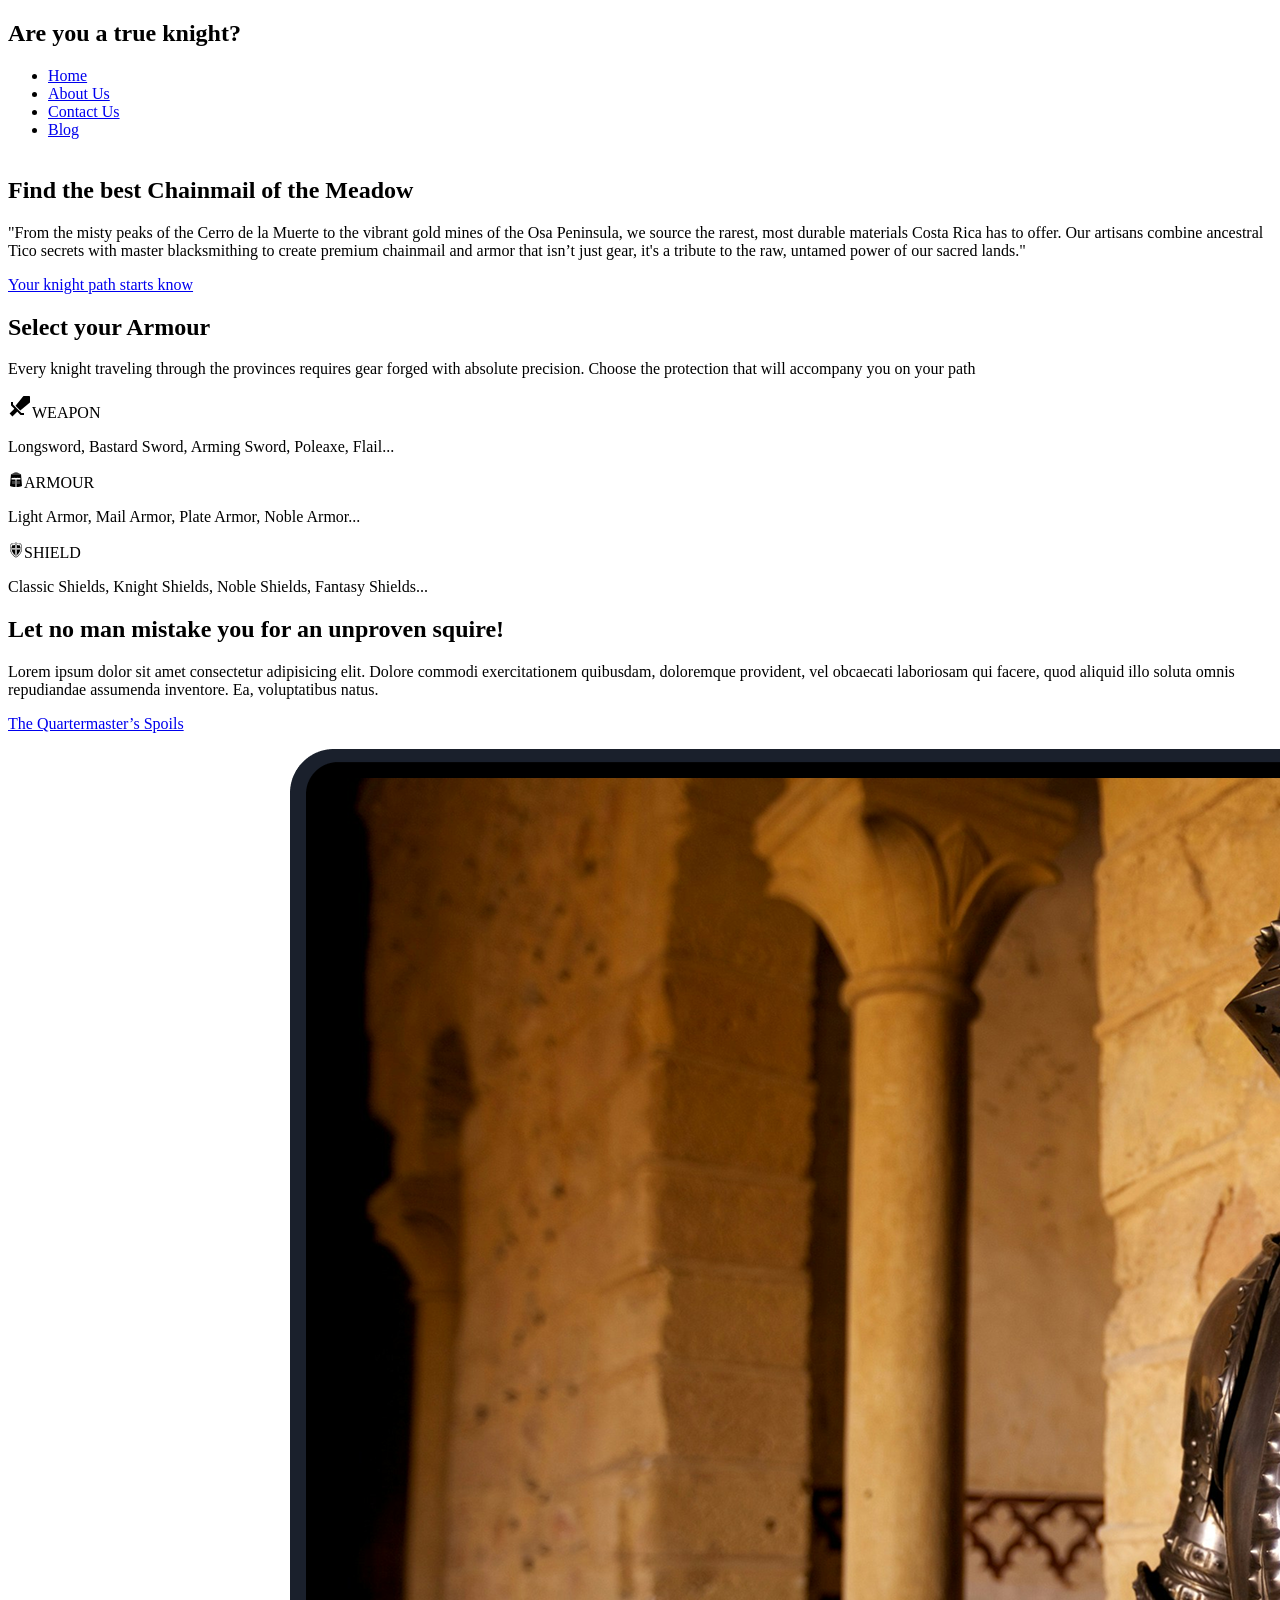
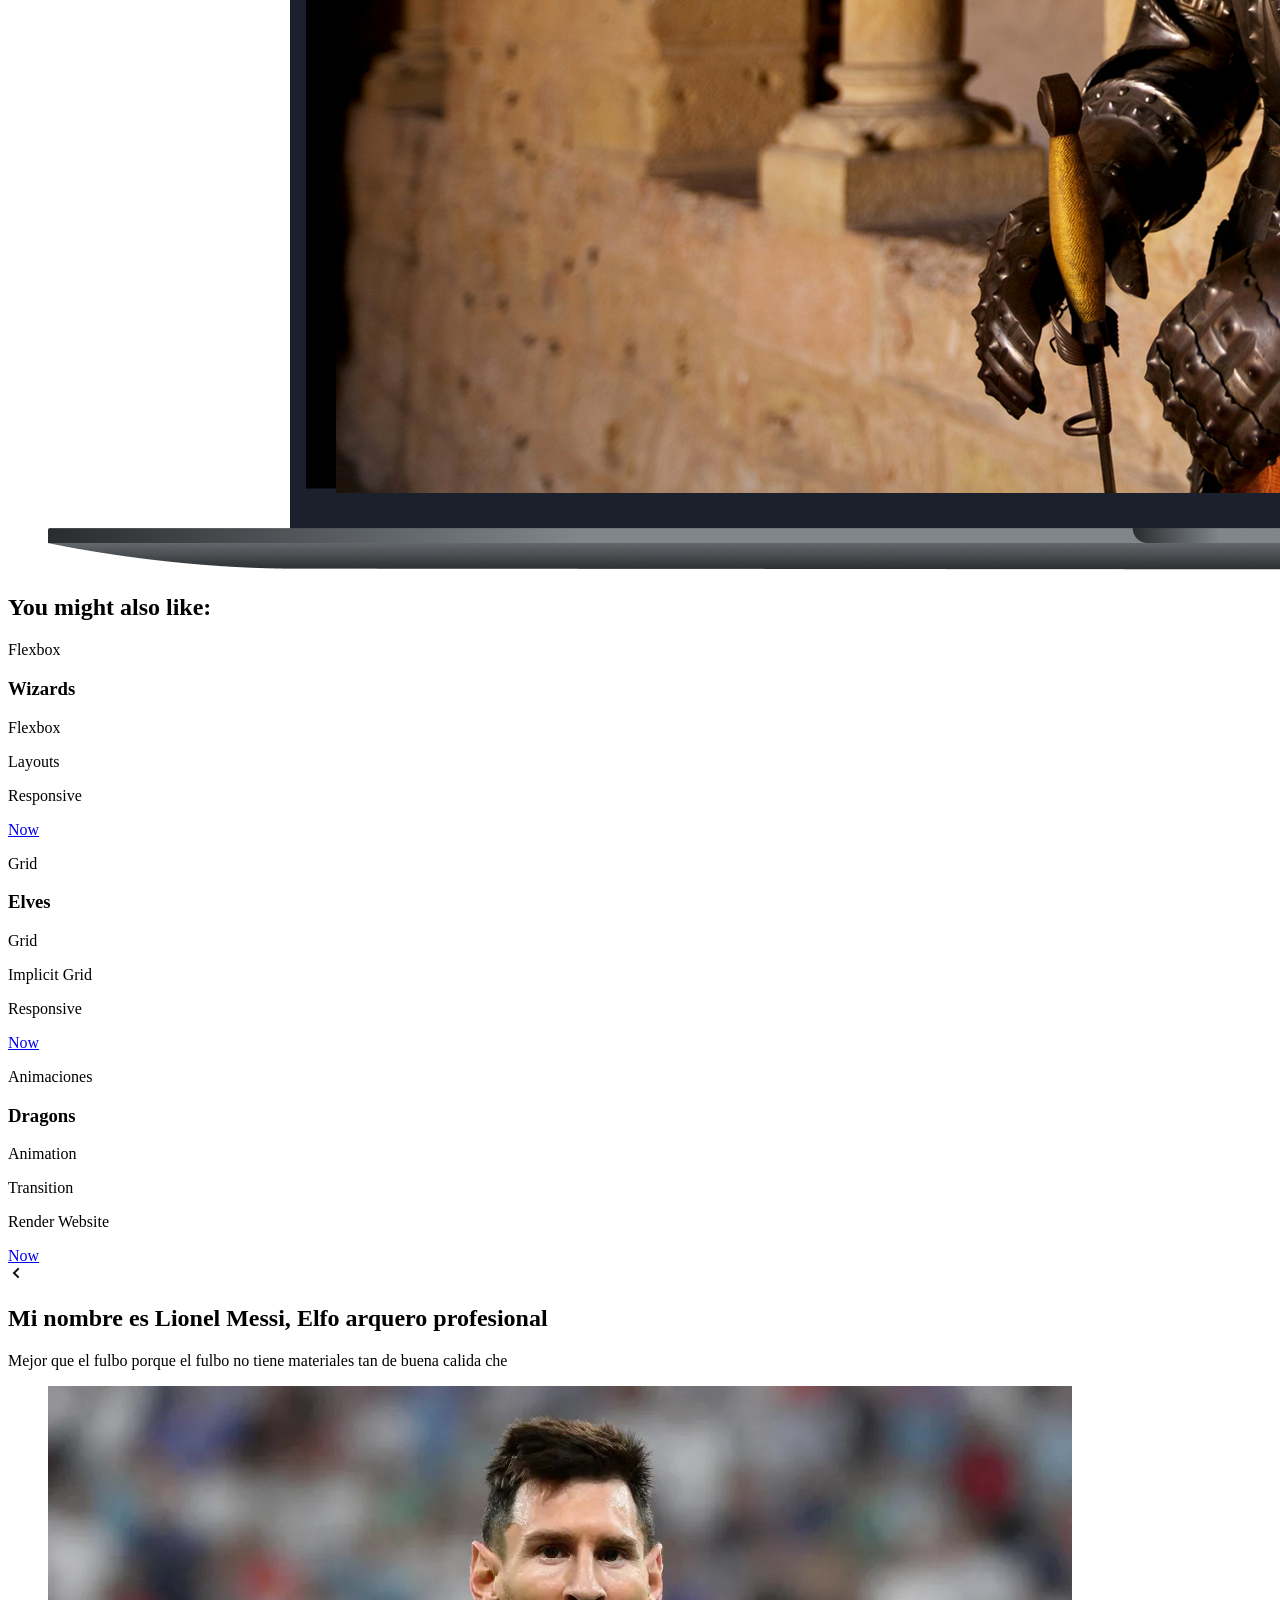
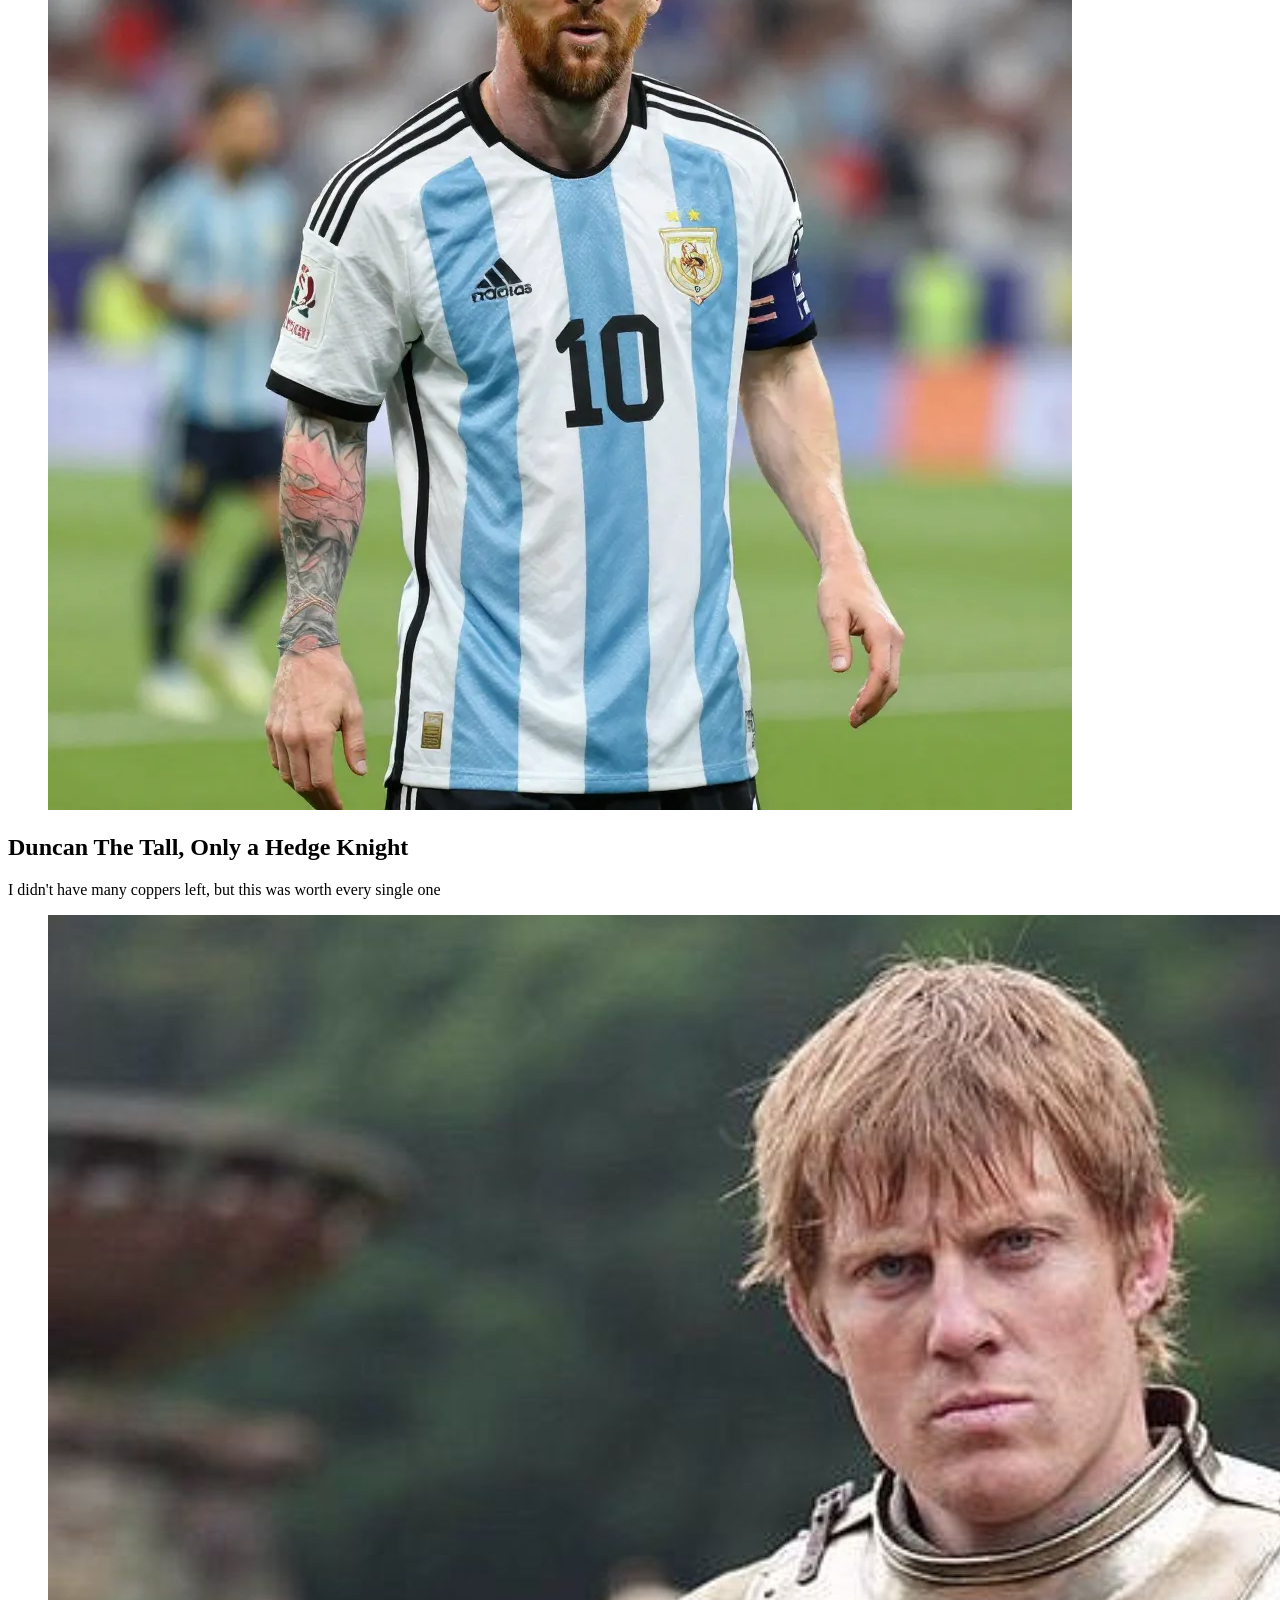
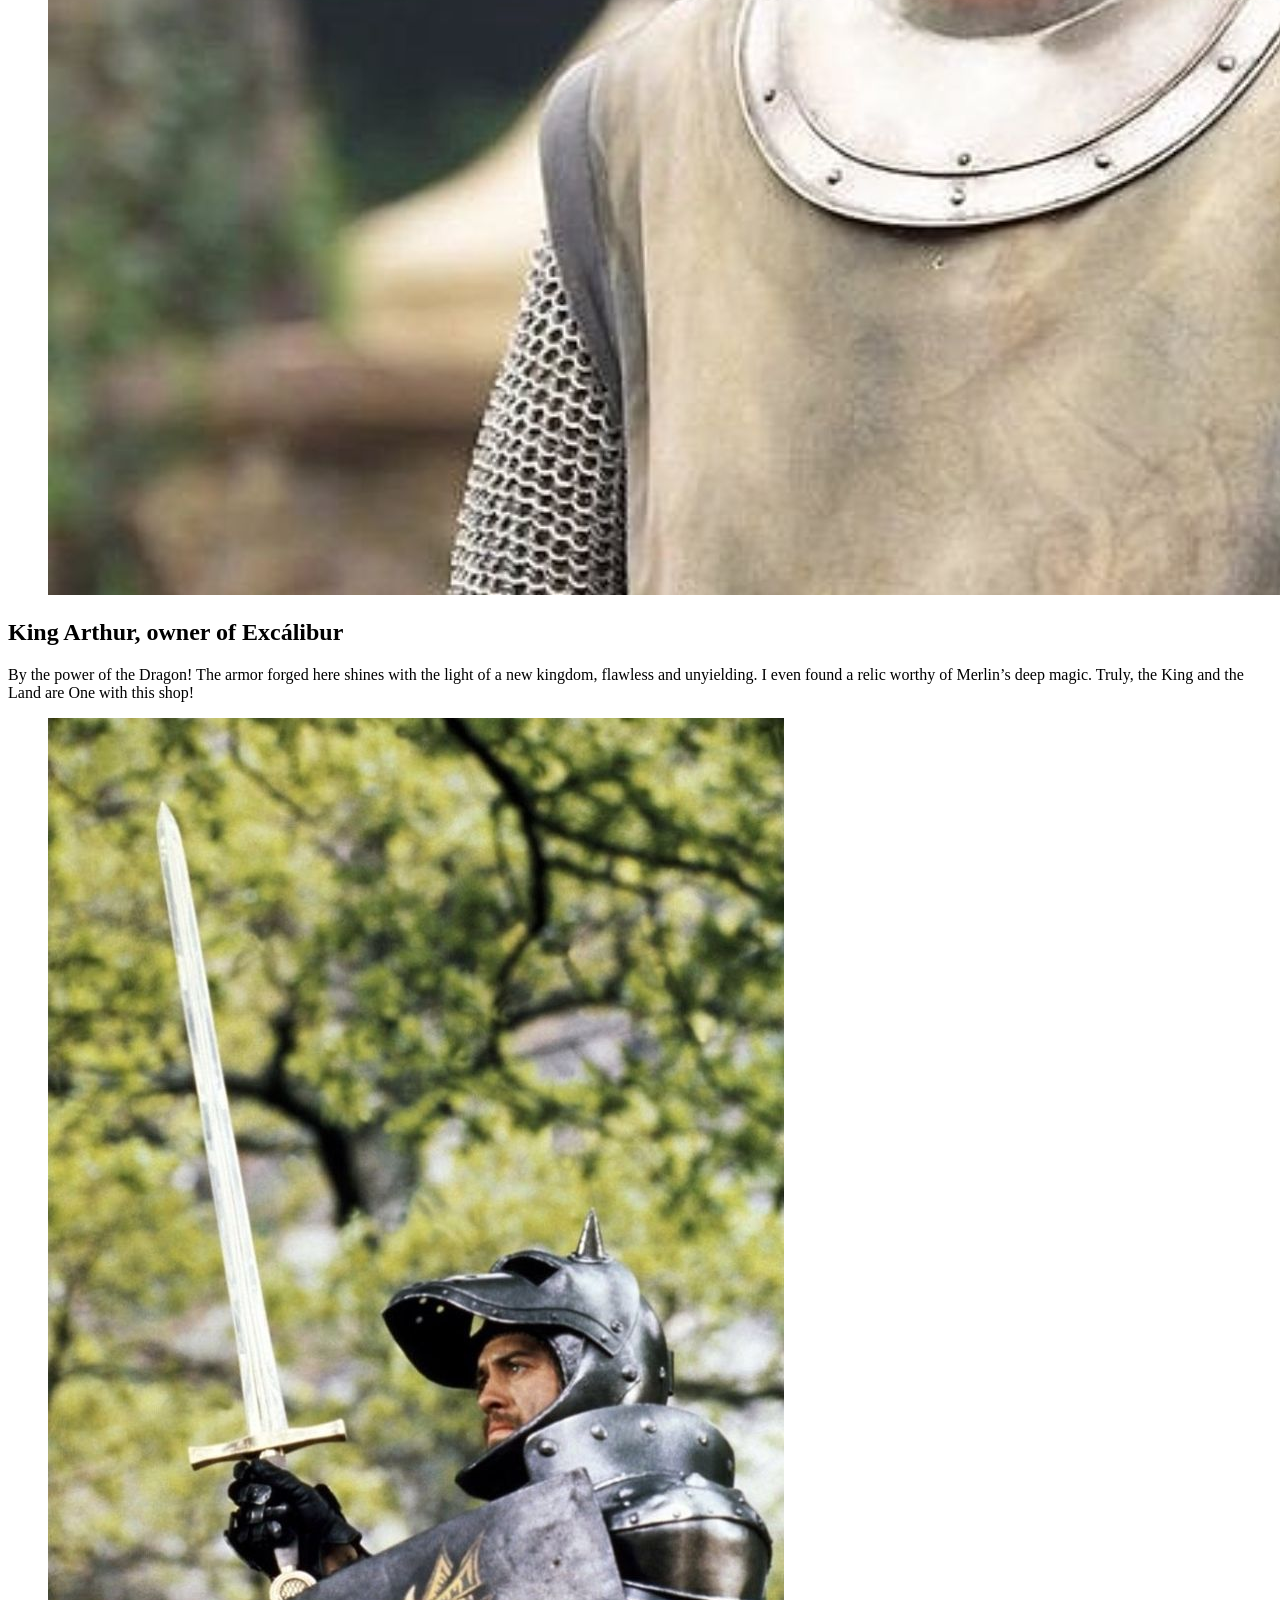
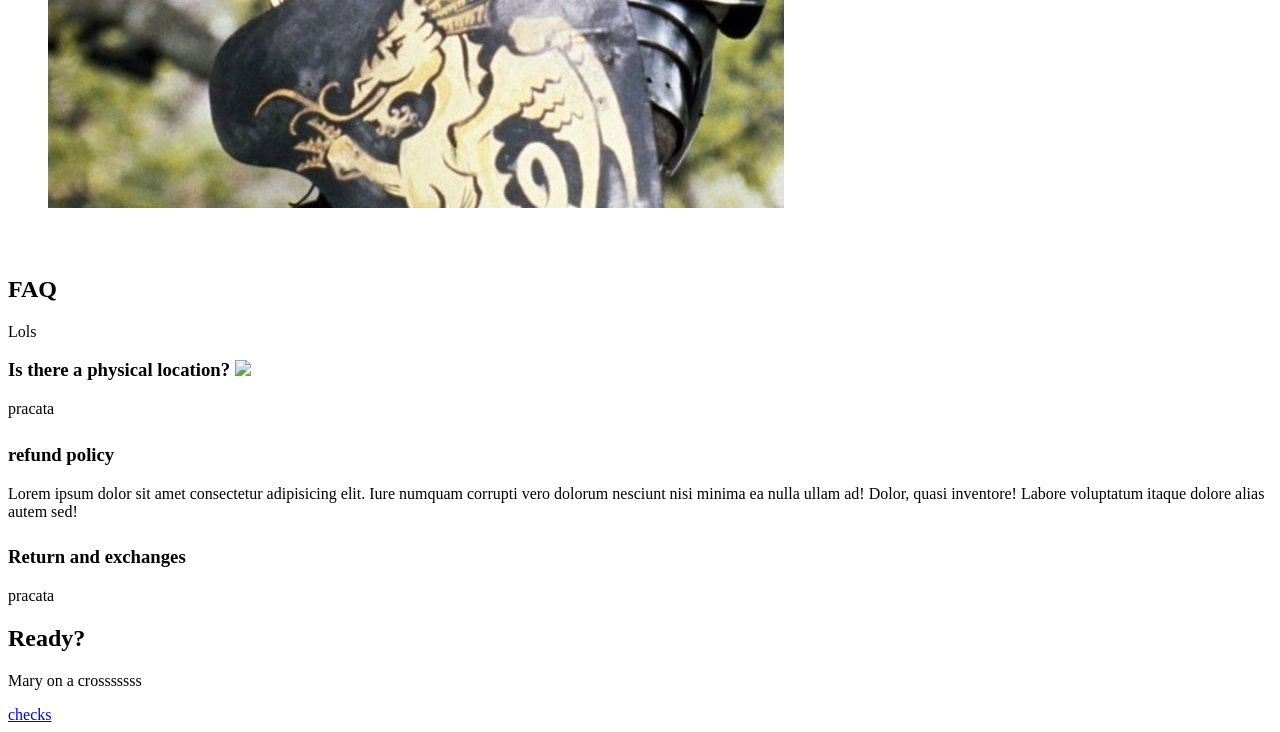
==== knight/index.html @ 5d0f9715 "Add files via upload" ====
<!DOCTYPE html>
<html lang="es">
<head>
    <meta charset="UTF-8">
    <meta name="viewport" content="width=device-width, initial-scale=1.0">
    <title> A Knight of the Seven Provinces</title>
    <link rel="shortcut icon" href="Images/favicon-32x32.png"> 
    <link rel="stylesheet" href="CSS/normalize.css">
    <link rel="stylesheet" href="CSS/estilos.css">
</head>
<body>
    
   <header class= "hero">
      <nav class="nav container">
        <div class="nav__logo">
            <h2 class="nav__title">Are you a true knight?</h2>
        </div>

        <ul class="nav__link nav__link--menu">
            <li class="nav__items">
            <a href="#" class="nav__links">Home</a>
           </li>
           
               <li class="nav__items">
            <a href="#" class="nav__links">About Us</a>
           </li>
               <li class="nav__items">
            <a href="#" class="nav__links">Contact Us</a>
           </li>
               <li class="nav__items">
            <a href="#" class="nav__links">Blog</a>
           </li>

           
           <img src="Images/jonathan-kemper-Y5euuAtArhU-unsplash.jpg" class= "nav__close" alt=""/>
         </ul>

      </nav>



       

       <section class="hero__container container">
        <h1 class="hero__title">Find the best Chainmail of the Meadow</h1>
        <p class="hero__paragraph">"From the misty peaks of the Cerro de la Muerte to the vibrant gold mines of the Osa Peninsula, we source the rarest, most durable materials Costa Rica has to offer. Our artisans combine ancestral Tico secrets with master blacksmithing to create premium chainmail and armor that isn’t just gear, it's a tribute to the raw, untamed power of our sacred lands."</p>
        <a href="#" class="cta">Your knight path starts know</a>
       </section>
   </header>
    
        <main>
            <section class="container about">
                <h2 class="subtitle"> Select your Armour</h2>
                <p class="about_paragraph"> Every knight traveling through the provinces requires gear forged with absolute precision. Choose the protection that will accompany you on your path</p>
                   

                 <div class="about__main">
                    <article class="about__icons" onclick="filtrarCategoria('WEAPON')">
                    <img src="Images/weapon.svg" class="about__icon"
                    <h3 class="about__title">WEAPON</h3>
                    <p class="about__paragraph">Longsword, Bastard Sword, Arming Sword, Poleaxe, Flail... </p>

                    </article>

                     <article class="about__icons" onclick="filtrarCategoria('ARMOUR')" >
                    <img src="Images/helmet.svg" class="about__icon"
                    <h3 class="about__title">ARMOUR</h3>
                    <p class="about__paragraph">Light Armor, Mail Armor, Plate Armor, Noble Armor... </p>

                    </article>
                     <article class="about__icons" onclick="filtrarCategoria('SHIELD')">
                    <img src="Images/shield.svg" class="about__icon"
                    <h3 class="about__title">SHIELD</h3>
                    <p class="about__paragraph">Classic Shields, Knight Shields, Noble Shields, Fantasy Shields... </p>

                    </article>

                    
                 </div>
            
            </section>

        


            </section>
           <section class="knowledge">
            <div class="knowledge__container container">
                <div class="knowledge__texts">
                    <h2 class="subtitle">Let no man mistake you for an unproven squire!</h2>
                    <p class="knowledge__paragraph">Lorem ipsum dolor sit amet consectetur adipisicing elit. Dolore commodi exercitationem quibusdam, doloremque provident, vel obcaecati laboriosam qui facere, quod aliquid illo soluta omnis repudiandae assumenda inventore. Ea, voluptatibus natus.</p>
                    <a href="#" class="cta">The Quartermaster’s Spoils</a>
                </div>
                 
                <figure class="knowledge__picture"> 
                    <img src="Images/laptop.png" class="knowledge__img">
                 </figure>
             
             
                </div>
           </section>

           <section class="price container">
            <h2 class="subtitle">You might also like: </h2>
            <div class="price__table">
                <div class="price__element"
                <p class="price__name">Flexbox</p>
                <h3 class="price__price">Wizards</h3>

                <div class="price__items">
                     <p class="price__features">Flexbox</p>
                     <p class="price__features">Layouts</p>
                     <p class="price__features">Responsive</p>

                </div>

                <a href="#" class="plan__cta">Now </a>
            </div> 
               
                <div class="price__element price__element--best">
                <p class="price__name">Grid</p>
                <h3 class="price__price">Elves</h3>

                <div class="price__items">
                     <p class="price__features">Grid</p>
                     <p class="price__features">Implicit Grid</p>
                     <p class="price__features">Responsive</p>

                </div>
                <a href="#" class="price__cta">Now </a>
                </div>
            
             <div class="price__element"_element--be>
                <p class="price__name">Animaciones</p>
                <h3 class="price__price">Dragons</h3>

                <div class="price__items">
                     <p class="price__features">Animation</p>
                     <p class="price__features">Transition</p>
                     <p class="price__features">Render Website</p>

                </div>
                <a href="#" class="price__cta">Now </a>
                </div>

        </div>
           </section>

           <section class="testimony">
              <div class="testimony__container container">
                <img src="Images/leftarrow.svg" class="testimony_arrow" id="before">
                <section class="testimony__body testimony__body--show " data-id="1">
                    <div class="testimony__texts">
                        <h2 class= "subtitle">Mi nombre es Lionel Messi, <span class="testimony__course">Elfo arquero profesional</span></h2>
                        <p class="testimony__review"> Mejor que el fulbo porque el fulbo no tiene materiales tan de buena calida che</p>
                    </div>

                <figure class= "testimony__picture">
                    <img src="Images/messielfo.jpg" class="testimony__img">
                </figure>
                </section>

                        <section class="testimony__body" data-id="2">
                    <div class="testimony__texts">
                        <h2 class= "subtitle">Duncan The Tall, <span class="testimony__course">Only a Hedge Knight</span></h2>
                        <p class="testimony__review"> I didn't have many coppers left, but this was worth every single one</p>
                    </div>

                <figure class= "testimony__picture">
                    <img src="Images/Ser-Duncan-the-Tall-2.jpg" class="testimony__img">
                </figure>
                 </section>
             

                <section class="testimony__body" data-id="3">
                    <div class="testimony__texts">
                        <h2 class= "subtitle">King Arthur, <span class="testimony__course">owner of Excálibur</span></h2>
                        <p class="testimony__review"> By the power of the Dragon! The armor forged here shines with the light of a new kingdom, flawless and unyielding. I even found a relic worthy of Merlin’s deep magic. Truly, the King and the Land are One with this shop!</p>
                    </div>

                <figure class= "testimony__picture">
                    <img src="Images/kingArthur - Copy.jpg" class="testimony__img">
                </figure>


                </section>
            
                <img src="Images/arrow.svg" class="testimony_arrow" id="next">
              </div>
           </section>

                
            <section class="questions container">
                <h2 class="subtitle">FAQ</h2>
                <p class="questions__paragraph">Lols</p>

                <section class="questions__container">
                    <article class="questions__padding">
                       <div class="questions__answer">
                        <h3 class="questions__title">Is there a physical location?
                            <span class="questions__arrow">
                                <img src="/Images/arrow.svg" class="questions__img">
                           </span>

                        </h3>

                        <p class="questions__show">pracata</p>
                       </div>
                    </article>
                     <article class="questions__padding">
                       <div class="questions__answer">
                        <h3 class="questions__title"> refund policy
                            <span class="questions__arrow">
                                <img src="./Images/arrow.svg" class="questions__img">
                           </span>

                        </h3>

                        <p class="questions__show">Lorem ipsum dolor sit amet consectetur adipisicing elit. Iure numquam corrupti vero dolorum nesciunt nisi minima ea nulla ullam ad! Dolor, quasi inventore! Labore voluptatum itaque dolore alias autem sed!</p>
                       </div>
                    </article>

                      <article class="questions__padding">
                       <div class="questions__answer">
                        <h3 class="questions__title">Return and exchanges
                            <span class="questions__arrow">
                                <img src="./Images/arrow.svg" class="questions__img">
                           </span>

                        </h3>

                        <p class="questions__show">pracata</p>
                       </div>
                    </article>
               </section>

             <section class="questions__offer">
                    <h2 class="subtitle">Ready?</h2>
            <p class= "questions__copy">Mary on a crosssssss</p>
                    <a href="#" class="cta"> checks</a>
                </section> 

            </section>
        </main>

     
        
        <script src="js/index.js"></script>
        <script src="./js/slider.js"></script>
        <script src="./js/questions.js"></script>
    
</body>
</html>
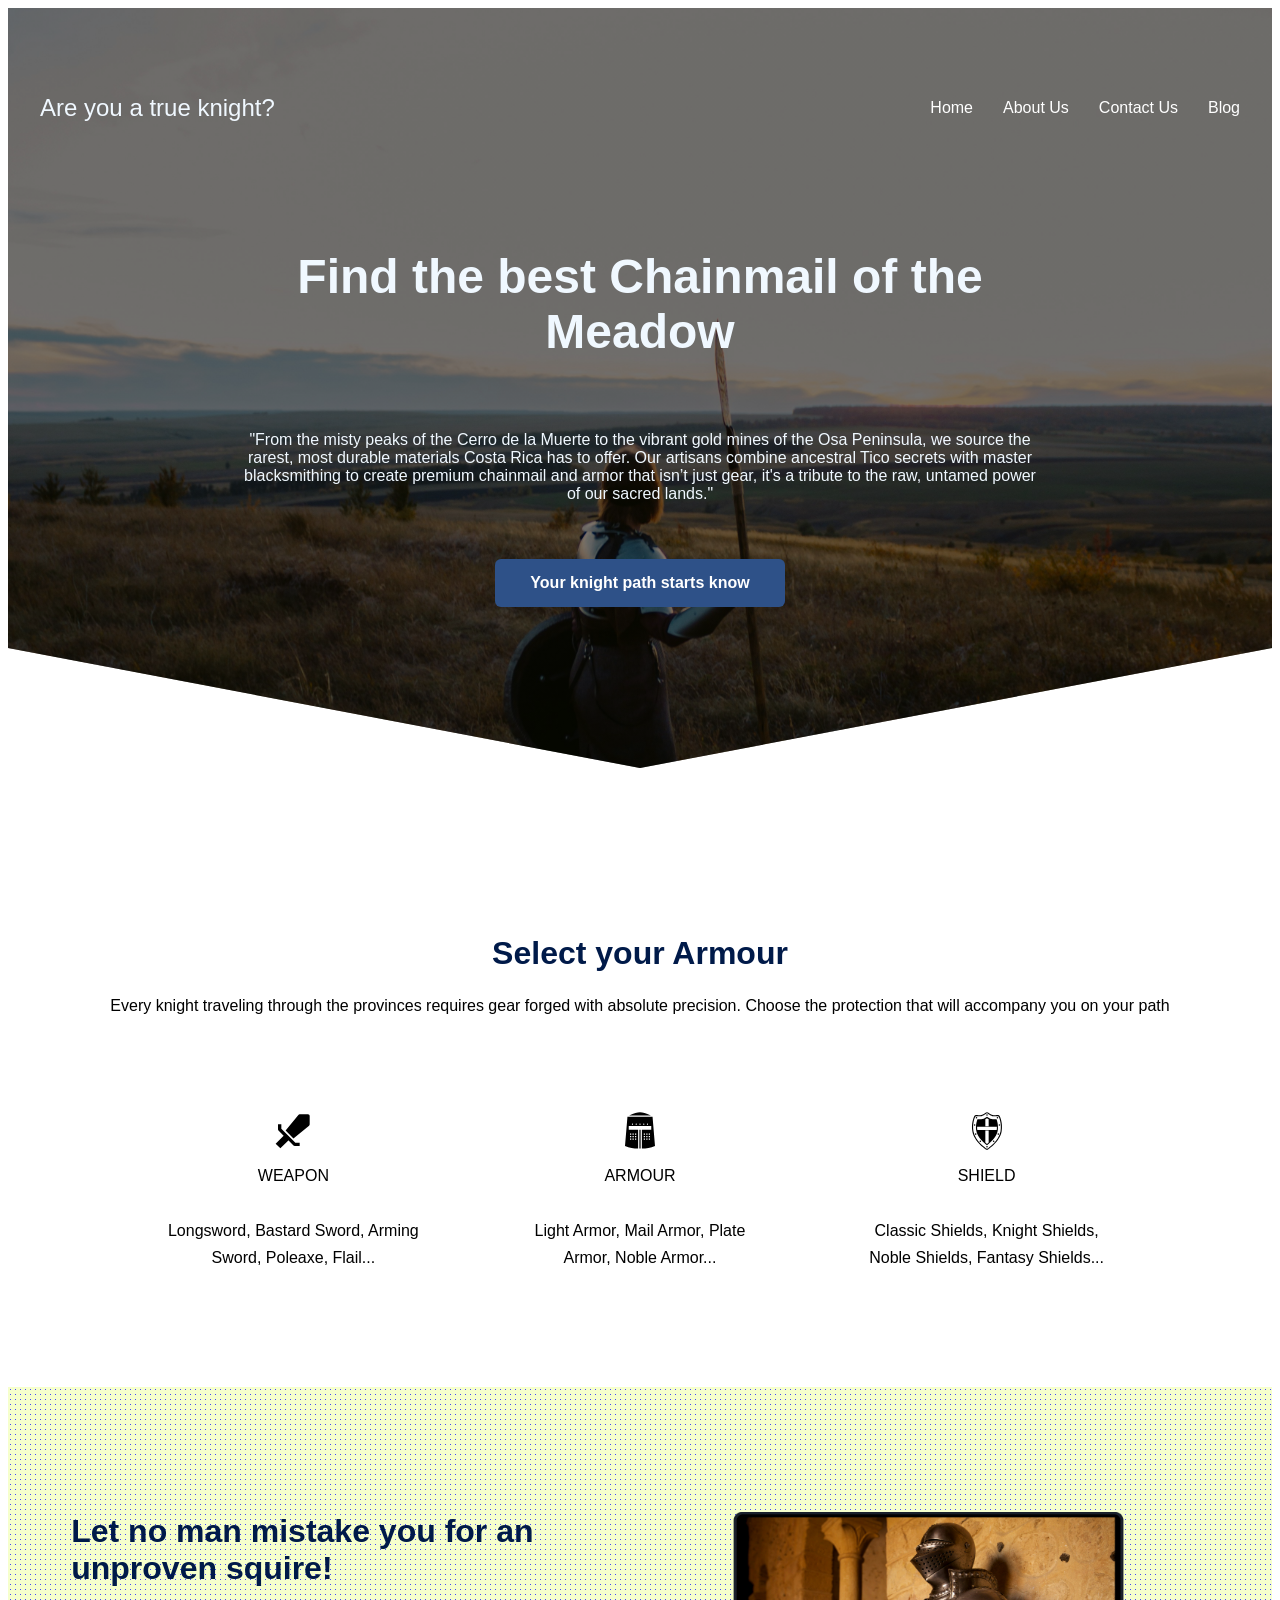
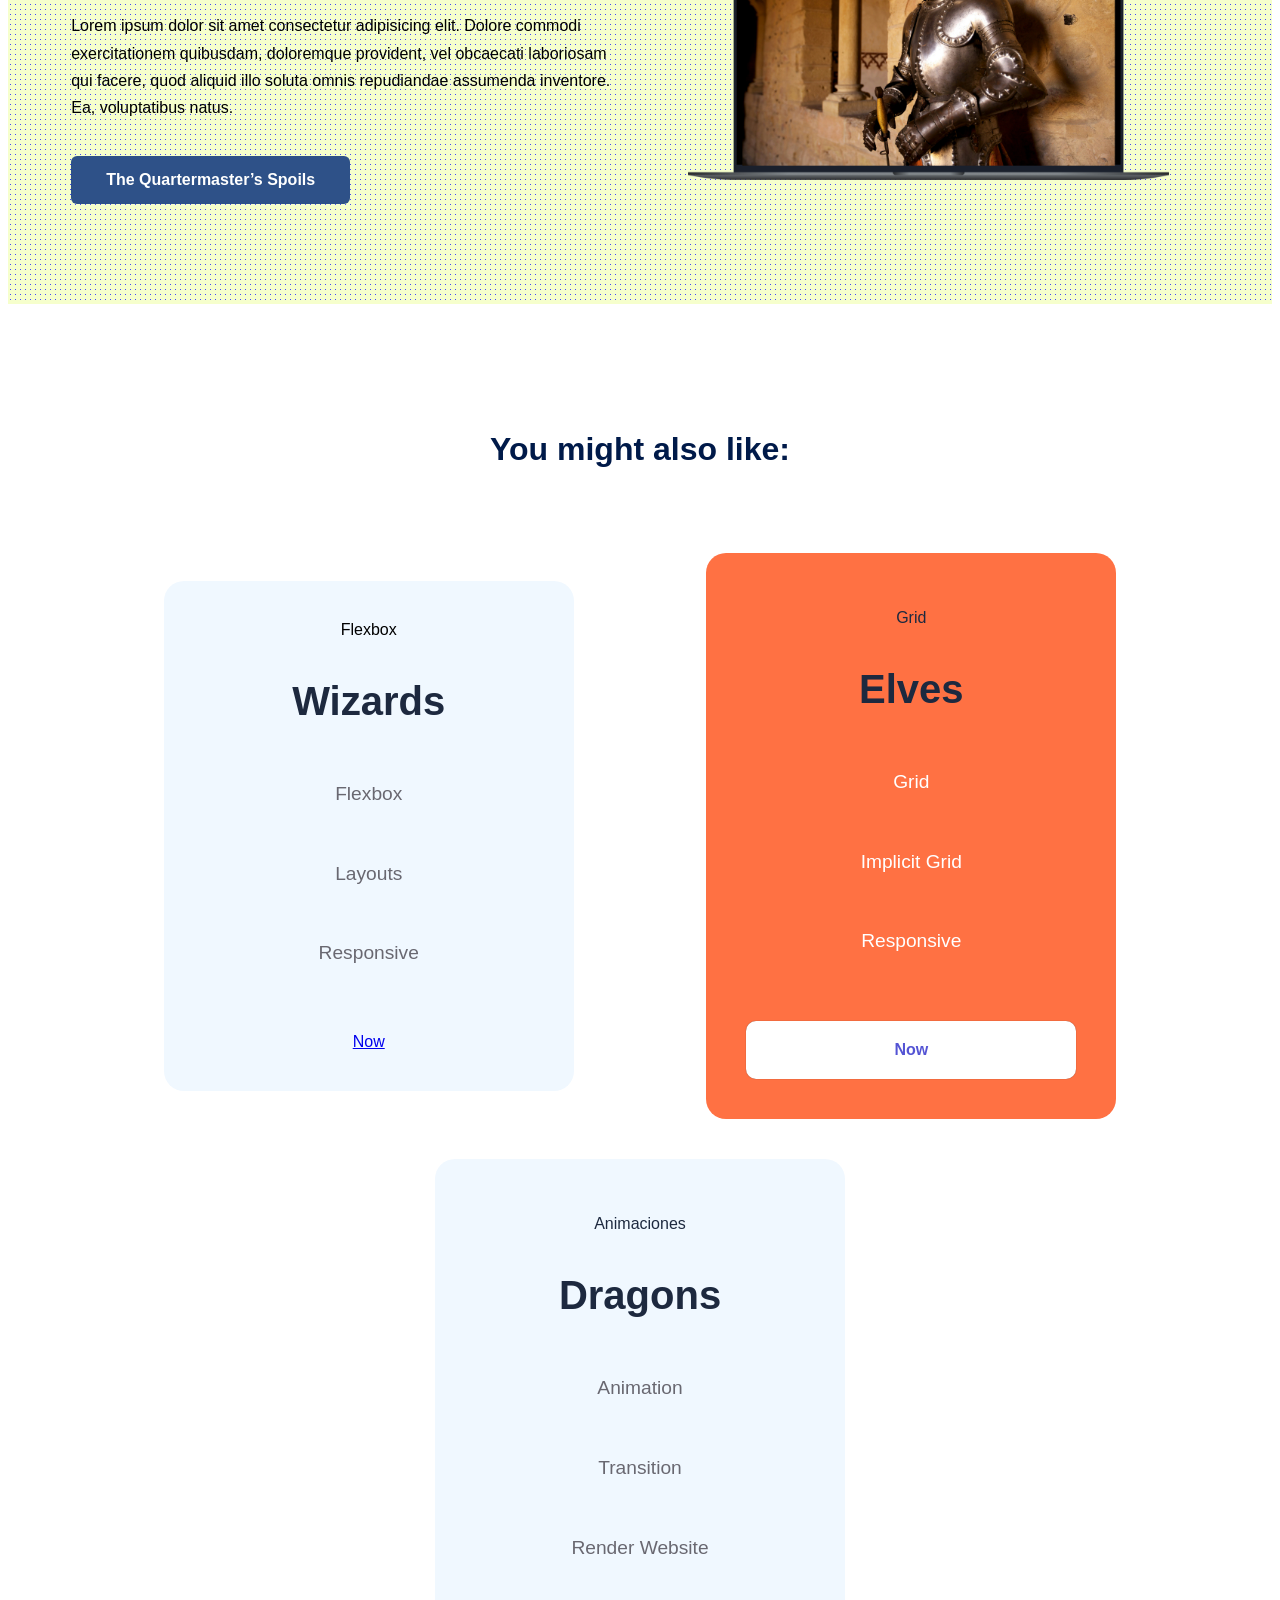
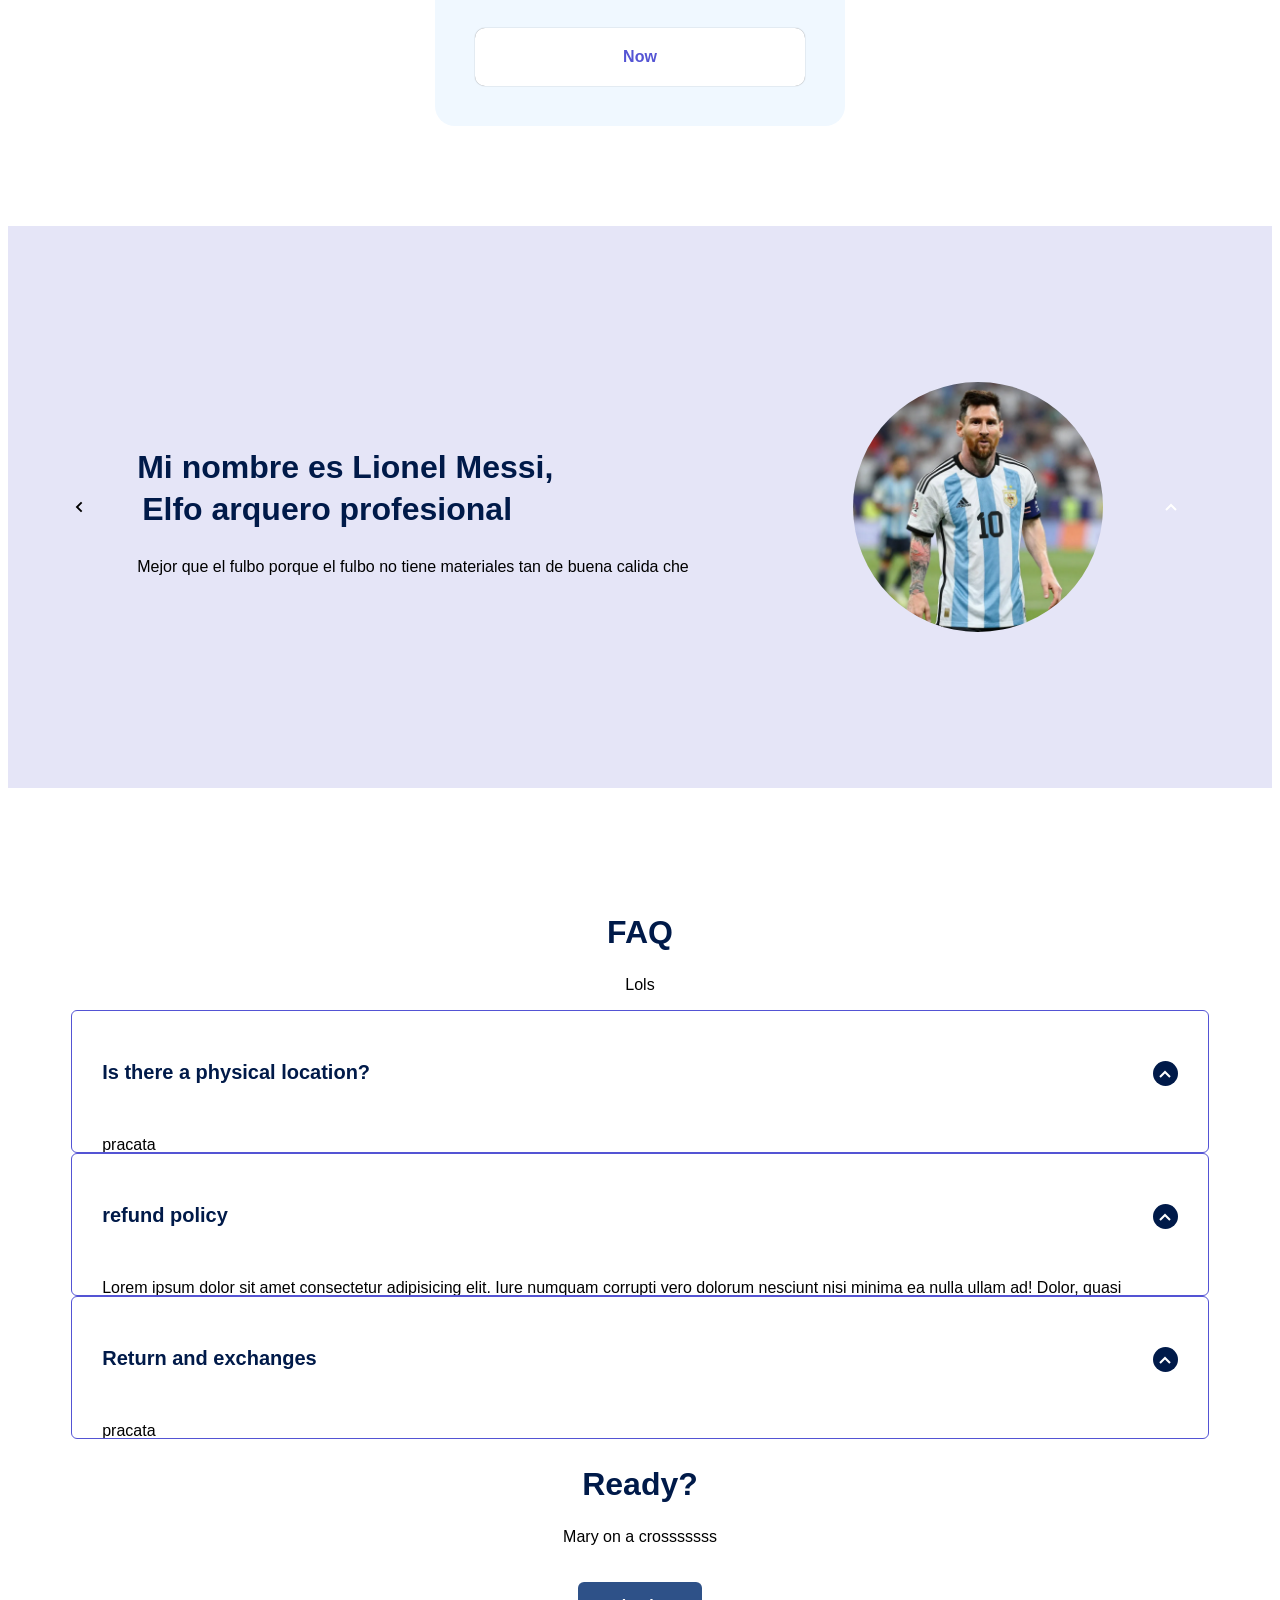
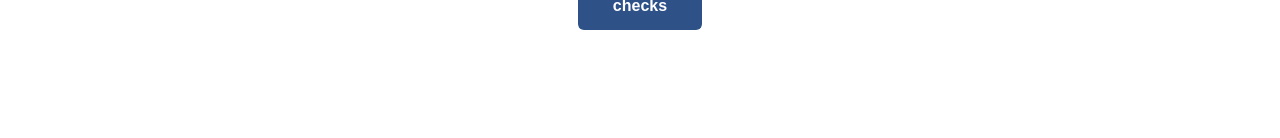
==== commit 699c2f1a: "Add files via upload" ====
--- a/knight/index.html
+++ b/knight/index.html
@@ -5,8 +5,8 @@
     <meta name="viewport" content="width=device-width, initial-scale=1.0">
     <title> A Knight of the Seven Provinces</title>
     <link rel="shortcut icon" href="Images/favicon-32x32.png"> 
-    <link rel="stylesheet" href="CSS/normalize.css">
-    <link rel="stylesheet" href="CSS/estilos.css">
+
+    <link rel="stylesheet" href="estilos.css">
 </head>
 <body>
     
@@ -199,7 +199,7 @@
                        <div class="questions__answer">
                         <h3 class="questions__title">Is there a physical location?
                             <span class="questions__arrow">
-                                <img src="/Images/arrow.svg" class="questions__img">
+                                <img src="Images/arrow.svg" class="questions__img">
                            </span>
 
                         </h3>
@@ -211,7 +211,7 @@
                        <div class="questions__answer">
                         <h3 class="questions__title"> refund policy
                             <span class="questions__arrow">
-                                <img src="./Images/arrow.svg" class="questions__img">
+                                <img src="Images/arrow.svg" class="questions__img">
                            </span>
 
                         </h3>
@@ -224,7 +224,7 @@
                        <div class="questions__answer">
                         <h3 class="questions__title">Return and exchanges
                             <span class="questions__arrow">
-                                <img src="./Images/arrow.svg" class="questions__img">
+                                <img src="Images/arrow.svg" class="questions__img">
                            </span>
 
                         </h3>
--- a/knight/estilos.css
+++ b/knight/estilos.css
@@ -0,0 +1,481 @@
+@import url('https://fonts.googleapis.com/css2?family=Poppins:wght@300;400;600;700&display=swap');
+
+
+:root{
+
+    --padding-container: 100px 0;
+    --color-title: #001A49; 
+}
+body {
+    font-family: 'Poppins', sans-serif;
+    }
+
+img { max-width: 100%; display: block;
+
+}
+/*Cambiar el tamaño*/
+.container{
+    width: 90%;
+    max-width: 1200px;
+    margin: 0 auto;
+    overflow: hidden;
+    padding: var(--padding-container);
+}
+
+.nav{
+    display: flex;
+    justify-content: space-between; /* Empuja el título a la izquierda y el menú a la derecha */
+    align-items: center;            /* Alinea verticalmente el textoo */
+    width: 100%;
+}
+
+
+.hero {
+    width: 100%;
+    height: 100vh;
+    min-height: 600px;
+    max-height: 800px;
+    position: relative;
+    display: grid;
+    grid-template-rows: 100px 1fr;
+    
+    /* Configuración de la armadura de fondo */
+    background-color: transparent; /* The image is now handled by the ::before element */
+    color: aliceblue;
+}
+
+.hero::before{
+
+    content: "";
+    position: absolute;
+    top: 0;
+    left: 0;
+    width: 100%;
+    height: 100%;
+    /* Using the correct image path and a dark overlay for text readability */
+    background-image: linear-gradient(180deg, rgba(0,0,0,0.5) 0%, rgba(0,0,0,0.5) 100%), url("Images/anna-saveleva-X8Q7Jrf8E84-unsplash.jpg");
+    background-size: cover;
+    background-position: center;
+    
+    clip-path: polygon(0 0, 100% 0, 100% 80%, 50% 95%, 0 80%);
+    z-index: -1;
+}
+
+/* Nav */
+
+
+
+.nav__title{
+
+    font-weight: 300;
+
+}
+
+
+.nav__items {
+    list-style: none;
+    padding: 0;
+    margin-left: auto;
+
+    display: grid;
+    grid-auto-flow: column;
+    gap: 2em; 
+   
+}
+
+
+.nav__link {
+    list-style: none;
+    padding: 0;
+    margin: 0;
+    
+    display: flex !important; 
+    flex-direction: row !important;
+    
+   
+    width: max-content; 
+    
+
+    gap: 30px; 
+}
+
+.nav__items{
+    list-style: none;
+
+}
+
+
+.nav__links{
+
+    color: #fff;
+    text-decoration: none;
+}
+
+.nav__menu{
+    margin-left: auto;
+    cursor: pointer;
+}
+
+.nav__img{
+      display: block;
+      width: 30px;
+}
+
+.nav__close{
+     
+      display: var(--show, none);
+    
+}   
+
+.hero__container{
+
+    max-width: 800px;
+    display: grid;
+    --padding-container:0;
+    display: grid;
+    grid-auto-rows: max-content;
+    align-content: center;
+    gap: 1em;
+    padding-bottom: 100px;
+    text-align: center;
+
+}
+
+.hero__title{
+    font-size: 3rem;
+}
+
+.hero__paragraph{
+ margin-bottom: 20px;
+}
+
+.cta {
+    display: inline-block;
+    background-color: #2e5188;
+    color: #ffffff !important;
+    text-decoration: none;
+    padding: 15px 35px;
+    border-radius: 6px;
+    font-weight: 600;
+    margin-top: 20px;
+    
+
+    width: max-content;  
+    margin: 20px auto 0 auto; 
+
+    transition: background-color 0.3s ease, transform 0.2s ease;
+}
+
+/* el hover es para que el botón se mueva */
+.cta:hover {
+    background-color: #1a3660; /* para simular un click*/
+    transform: scale(1.03);    /* Crece*/
+}
+
+
+
+
+/*About*/
+.about{
+   text-align: center;
+}
+
+.subtitle{
+    color: var(--color-title);
+    font-size: 2rem;
+    margin-bottom: 25px;
+
+}
+
+.about__paragraph{
+    line-height: 1.7;
+}
+
+.about__main{
+padding-top: 80px;
+display: grid;
+width: 90%;
+margin: 0 auto;
+gap: 1em;
+overflow: hidden;
+grid-template-columns: repeat(auto-fit, minmax(260px, auto));
+}
+.about__icons{
+    display: grid;
+    gap: 1em;
+    justify-items: center;
+    width: 260px;
+    overflow: hidden;
+    margin: 0 auto;
+
+}
+
+.about__icons:hover{
+   /* para simular un click*/
+    transform: scale(1.03); 
+
+}
+
+.about__icon{
+    width: 40px;
+    }
+
+    /*Knowledge*/
+
+    .knowledge{
+        background-color: #f6ffcc;
+
+background-image: radial-gradient(#444CF7 0.5px, #f6ffcc 0.5px);
+background-size: 5px 5px;
+overflow: hidden;
+    }
+
+    .knowledge__container{
+        display: grid;
+        grid-template-columns: 1fr 1fr;
+        gap: 1em;
+        align-items: center;
+
+    }
+
+    .knowledge__picture{
+        max-width: 500px;
+
+        }
+
+
+    .knowledge__paragraph{
+        line-height: 1.7;
+        margin-bottom: 15px;
+    }
+
+   
+
+    .knowledge__img{
+        width: 100%;
+        display: block;
+    }
+
+    /* price */
+
+    .price{
+        text-align: center;
+    }
+
+    .price__table{
+        padding-top: 60px;
+        display: flex; 
+        flex-wrap: wrap;
+        gap: 2.5em;
+        justify-content: space-evenly;
+        align-items: center;
+    
+    
+    }
+
+    .price__element{
+        background-color: aliceblue;
+        text-align: center;
+        border-radius: 20px;
+        width: 330px;
+        padding: 40px;
+        --color-plan: #696871;
+        --color-price: #1D293F;
+        --bg-cta: #fff;
+        --color-cta: #5454d4;
+        --color-items: #696871;
+        
+
+
+        
+    }
+
+    .price__element--best{
+       
+         background-color: #FF7143;
+        --color-plan: #696871;
+        --color-price: #1D293F;
+        --bg-cta: #fff;
+        --color-cta: #5454d4;
+        --color-items: #fff;
+       
+    
+
+    }
+    
+    .price__name{
+        color: var(--color-price);
+        margin-bottom: 15px;
+        font-weight: 300;
+
+           }
+
+    .price__price{  
+        font-size: 2.5rem;
+        color: var(--color-price);
+
+   }
+    .price__items{
+
+        margin-top: 35px;
+        display: grid;
+        gap: 1em;
+        font-weight: 300;
+        font-size: 1.2rem;
+        margin-bottom: 50px;
+        color: var(--color-items);  
+    
+    }
+
+    .price__cta{
+    
+         display: block;
+         padding: 20px 0;
+         border-radius: 10px;
+         text-decoration: none;
+         background-color: var(--bg-cta);
+         font-weight: 600;
+         box-shadow: 0 0 1px rgba(0,0,0, .5);
+        color: var(--color-cta);
+      
+         
+
+    }
+
+    /*testimony*/
+
+   .testimony{
+    background-color: #e5e5f7;
+    padding: 40px 0; 
+}
+
+    .testimony__container{
+        display: grid;
+        grid-template-columns: 50px 1fr 50px;
+        gap: 1em;
+        align-items: center;
+        max-width: 1200px;
+        margin: 0 auto;
+        }
+
+    .testimony__body{
+
+        display: grid;
+        grid-template-columns: 1fr max-content;
+        justify-content: space-between;
+        align-items: center;
+        gap: 2em;
+        grid-column: 2/3;
+        grid-row: 1/2; 
+        opacity: 0;
+        pointer-events: none;
+        
+    }
+
+    .testimony__body--show{
+
+        pointer-events: unset;
+        opacity: 1;
+        transition: opacity 1.5s ease-in-out;
+    }
+
+    .testimony__img{
+
+        width: 250px;
+        height: 250px;
+        border-radius: 50%;
+        object-fit: cover;
+        object-position: 50% 30%;
+        
+    }
+
+    .testimony__texts{
+        max-width: 700px;
+    
+    }
+
+    .testimony__course{
+        /*background-color: royalblue
+        color:#fff;*/
+        display: inline-block;
+        padding: 5px;
+
+    }
+    .testimony__arrow{
+        width: 90%;
+        cursor: pointer;
+
+
+    }
+
+
+    .questions{
+
+        text-align: center;
+    }
+
+    questions__container{
+       display: grid;
+       gap: 2em;
+       padding-top: 50px;
+       padding-bottom: 100px;
+    }
+
+    .questions__padding{
+        padding: 0;
+        transition: padding .2s;
+        border: 1px solid #5454d4;
+        border-radius: 6px;
+
+    }
+
+    .questions__padding--add{
+        padding-bottom: 30px;
+
+    }
+
+    .questions__answer{
+        padding: 0 30px 0;
+        overflow: hidden;
+    }
+
+    .questions__title{
+        display: flex;
+        font-size: 20px;
+        padding: 30px 0 30px; 
+        cursor: pointer;
+        color: var(--color-title);
+        justify-content: space-between;
+    }
+
+    .questions__arrow{
+        border-radius: 50%;
+        background-color: var(--color-title);
+        width: 25px;
+        height: 25px;
+        display: flex;
+        justify-content: center;
+        align-items: center;
+        align-self: flex-end;
+        margin-left: 10px;
+        transition: transform .3s;
+    }
+
+    
+    .questions__arrow--rotate{
+        transform: rotate(180deg);
+
+
+    }
+    .questions__show{
+        text-align: left;
+        height: 0;
+        transition: height .3s;
+
+
+    }
+
+
+    .questions__img{
+        display: block;
+    }
